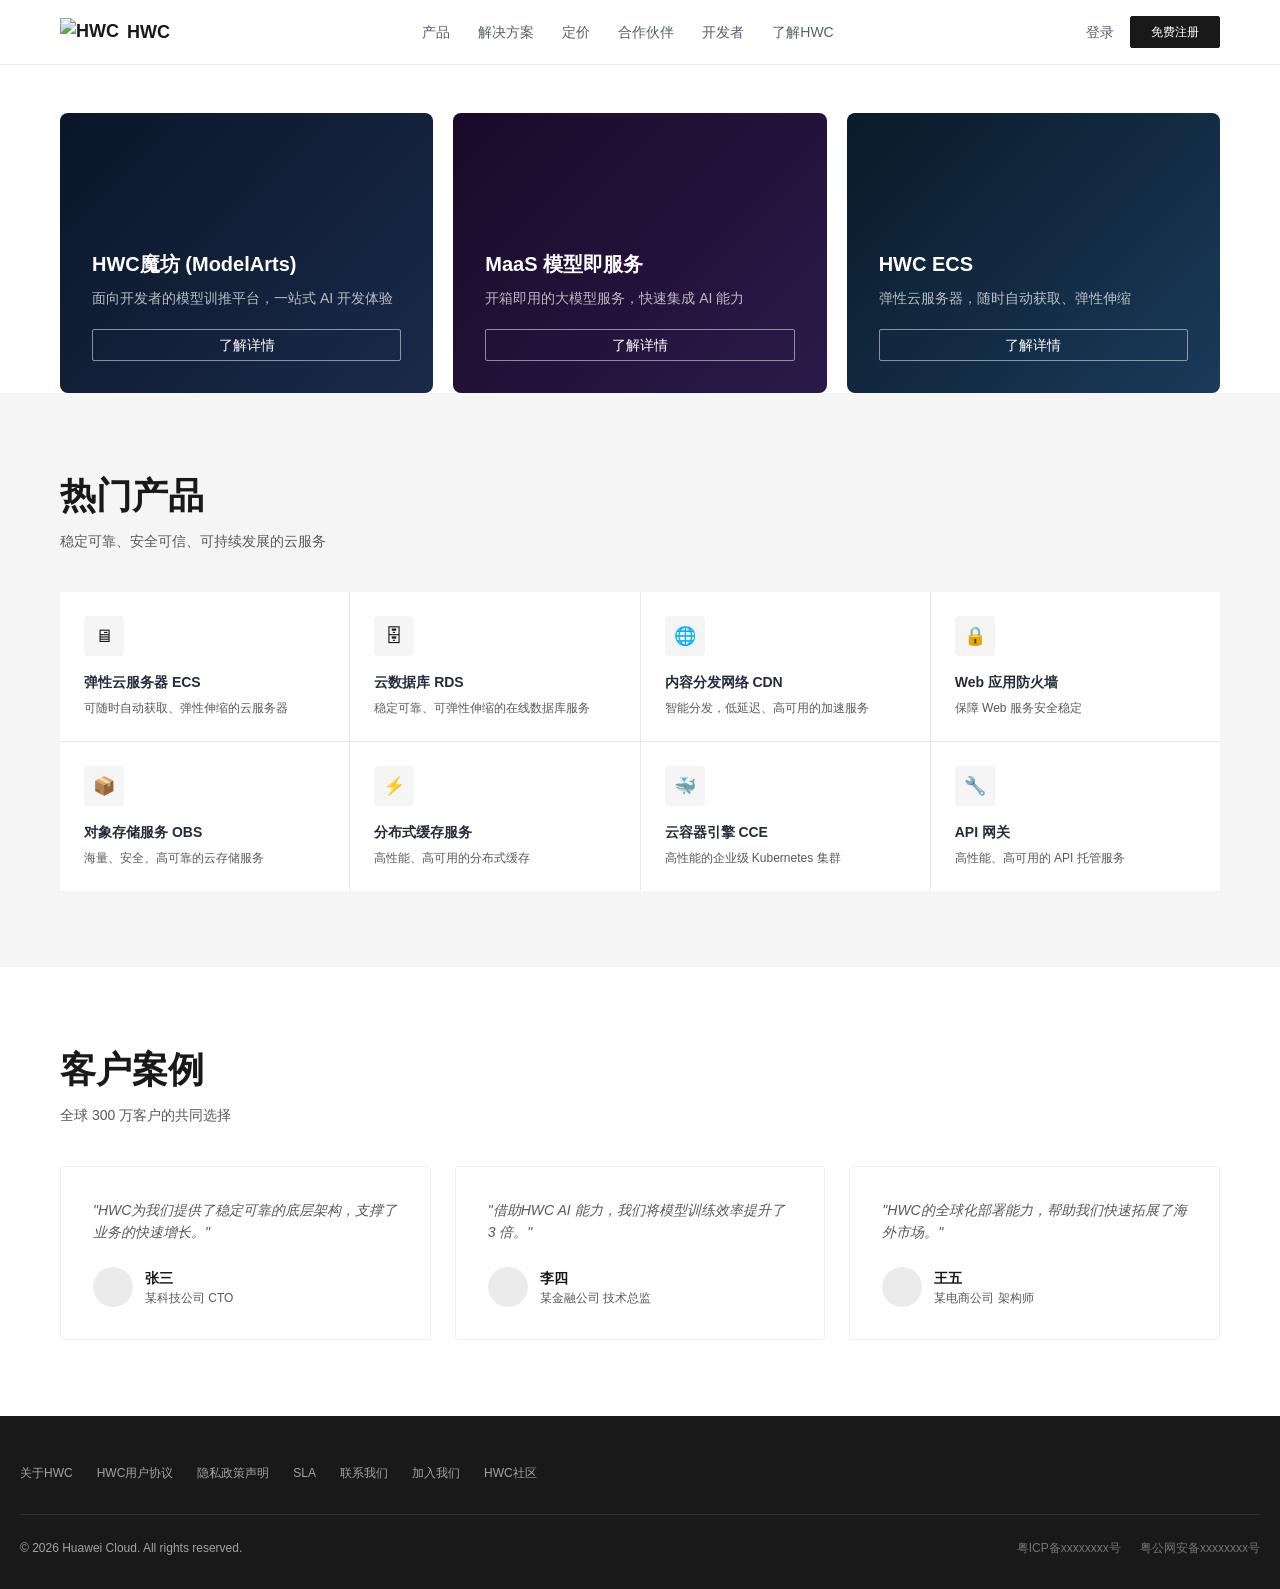
==== huawei-cloud-web-ui/references/examples/homepage-main.html @ 293e8b86 "Add huawei-cloud-web-ui skill" ====
<!DOCTYPE html>
<html lang="zh-CN">
<head>
  <meta charset="UTF-8">
  <meta name="viewport" content="width=device-width, initial-scale=1.0">
  <title>HWC - 示例页面</title>

  <!-- 设计 Token -->
  <link rel="stylesheet" href="https://portal.hc-cdn.com/cnpm-baseui/3.0.6/theme-token.css">

  <style>
    /* ========== 基础 ========== */
    *, *::before, *::after { box-sizing: border-box; margin: 0; padding: 0; }
    body {
      font-family: -apple-system, HuaweiSans, Helvetica Neue, Helvetica, Arial,
                   PingFang SC, Hiragino Sans GB, STHeiti, Microsoft YaHei, sans-serif;
      color: var(--por-color-text-primary, #191919);
      background: #fff;
      line-height: 1.5;
      -webkit-font-smoothing: antialiased;
    }
    a { text-decoration: none; color: inherit; }

    /* ========== 容器 ========== */
    .por-container {
      max-width: 1280px;
      margin: 0 auto;
      padding: 0 20px;
    }
    @media (max-width: 1439px) { .por-container { max-width: 1200px; } }
    @media (max-width: 767px) { .por-container { padding: 0 15px; } }

    /* ========== 页头 ========== */
    #header {
      position: sticky;
      top: 0;
      z-index: 1030;
      background: #fff;
      border-bottom: 1px solid rgba(0,0,0,0.08);
    }
    .header-inner {
      display: flex;
      align-items: center;
      justify-content: space-between;
      height: 64px;
    }
    .header-logo {
      display: flex;
      align-items: center;
      gap: 8px;
      font-size: 18px;
      font-weight: bold;
      color: #191919;
    }
    .header-logo img { height: 28px; }
    .header-nav { display: flex; gap: 28px; }
    .header-nav a {
      font-size: 14px;
      color: #575D6C;
      transition: color 0.2s;
    }
    .header-nav a:hover { color: #C7000B; }
    .header-actions { display: flex; align-items: center; gap: 16px; }

    /* ========== Hero 产品卡片 ========== */
    .hero-section { padding: 48px 0 0; }
    .hero-grid {
      display: grid;
      grid-template-columns: repeat(3, 1fr);
      gap: 20px;
    }
    @media (max-width: 768px) { .hero-grid { grid-template-columns: 1fr; } }

    .hero-card {
      border-radius: 8px;
      overflow: hidden;
      background: linear-gradient(135deg, #0a1628 0%, #1a2a4a 100%);
      color: #fff;
      padding: 32px;
      min-height: 280px;
      display: flex;
      flex-direction: column;
      justify-content: flex-end;
      transition: transform 0.2s;
    }
    .hero-card:hover { transform: translateY(-4px); }
    .hero-card h3 {
      font-size: 20px;
      font-weight: 700;
      margin-bottom: 8px;
    }
    .hero-card p {
      font-size: 14px;
      color: rgba(255,255,255,0.7);
      line-height: 22px;
      margin-bottom: 20px;
    }

    /* ========== 按钮 ========== */
    .btn {
      display: inline-block;
      font-weight: 400;
      text-align: center;
      white-space: nowrap;
      transition: all 0.2s;
      height: 32px;
      font-size: 14px;
      line-height: 30px;
      padding: 0 24px;
      border-radius: 2px;
      cursor: pointer;
      border: 1px solid transparent;
    }
    .btn-secondary {
      background: transparent;
      border-color: rgba(255,255,255,0.5);
      color: #fff;
    }
    .btn-secondary:hover {
      background: #fff;
      color: #191919;
      border-color: #fff;
    }
    .btn-primary {
      background: #191919;
      border-color: #191919;
      color: #fff;
    }
    .btn-primary:hover {
      background: #595959;
      border-color: #595959;
    }

    /* ========== Section ========== */
    .por-section { padding: 76px 0; }
    .section-gray { background: #F5F5F5; }
    .section-header {
      margin-bottom: 40px;
    }
    .section-title {
      font-size: 36px;
      font-weight: 700;
      color: #191919;
      margin-bottom: 8px;
    }
    .section-subtitle {
      font-size: 14px;
      color: #595959;
    }

    /* ========== 产品网格卡片 ========== */
    .product-grid {
      display: grid;
      grid-template-columns: repeat(4, 1fr);
      gap: 1px;
      background: rgba(0,0,0,0.05);
    }
    @media (max-width: 1024px) { .product-grid { grid-template-columns: repeat(2, 1fr); } }
    @media (max-width: 768px) { .product-grid { grid-template-columns: 1fr; } }

    .product-card {
      background: #fff;
      padding: 24px;
      transition: box-shadow 0.2s;
    }
    .product-card:hover {
      box-shadow: 0 2px 12px rgba(0,0,0,0.08);
      z-index: 1;
      position: relative;
    }
    .product-card .card-icon {
      width: 40px;
      height: 40px;
      margin-bottom: 16px;
      background: #F5F5F5;
      border-radius: 4px;
      display: flex;
      align-items: center;
      justify-content: center;
      font-size: 18px;
    }
    .product-card h4 {
      font-size: 14px;
      font-weight: 600;
      color: #252B3A;
      margin-bottom: 6px;
    }
    .product-card:hover h4 { color: #C7000B; }
    .product-card p {
      font-size: 12px;
      color: #595959;
      line-height: 18px;
    }

    /* ========== 客户案例 ========== */
    .customer-grid {
      display: grid;
      grid-template-columns: repeat(3, 1fr);
      gap: 24px;
    }
    @media (max-width: 768px) { .customer-grid { grid-template-columns: 1fr; } }

    .customer-card {
      background: #fff;
      border-radius: 4px;
      padding: 32px;
      border: 1px solid rgba(0,0,0,0.05);
    }
    .customer-card .quote {
      font-size: 14px;
      color: #595959;
      line-height: 22px;
      margin-bottom: 24px;
      font-style: italic;
    }
    .customer-card .customer-info {
      display: flex;
      align-items: center;
      gap: 12px;
    }
    .customer-card .avatar {
      width: 40px;
      height: 40px;
      border-radius: 50%;
      background: #EBEBEB;
    }
    .customer-card .name {
      font-size: 14px;
      font-weight: 600;
      color: #191919;
    }
    .customer-card .role {
      font-size: 12px;
      color: #595959;
    }

    /* ========== 页脚 ========== */
    #footer {
      background: #191919;
      color: rgba(255,255,255,0.6);
      padding: 48px 0 32px;
      font-size: 12px;
    }
    .footer-inner { max-width: 1280px; margin: 0 auto; padding: 0 20px; }
    .footer-links {
      display: flex;
      flex-wrap: wrap;
      gap: 24px;
      padding-bottom: 32px;
      border-bottom: 1px solid rgba(255,255,255,0.1);
      margin-bottom: 24px;
    }
    .footer-links a { color: rgba(255,255,255,0.6); }
    .footer-links a:hover { color: #fff; }
    .footer-bottom {
      display: flex;
      justify-content: space-between;
    }
    .footer-bottom a { color: rgba(255,255,255,0.4); margin-left: 16px; }
    .footer-bottom a:hover { color: rgba(255,255,255,0.8); }

    /* ========== 响应式 ========== */
    @media (max-width: 768px) {
      .hero-grid { grid-template-columns: 1fr; }
      .hero-card { min-height: 200px; }
      .por-section { padding: 40px 0; }
      .section-title { font-size: 24px; }
      .header-nav { display: none; }
    }
  </style>
</head>
<body>

  <!-- ========== 页头 ========== -->
  <header id="header">
    <div class="por-container">
      <div class="header-inner">
        <a href="/" class="header-logo">
          <img src="https://www.huaweicloud.com/favicon.ico" alt="HWC">
          <span>HWC</span>
        </a>
        <nav class="header-nav">
          <a href="#">产品</a>
          <a href="#">解决方案</a>
          <a href="#">定价</a>
          <a href="#">合作伙伴</a>
          <a href="#">开发者</a>
          <a href="#">了解HWC</a>
        </nav>
        <div class="header-actions">
          <a href="#" style="font-size:14px; color:#575D6C;">登录</a>
          <a href="#" class="btn btn-primary" style="height:32px; font-size:12px; padding:0 20px;">免费注册</a>
        </div>
      </div>
    </div>
  </header>

  <!-- ========== Hero 产品展示 ========== -->
  <section class="hero-section">
    <div class="por-container">
      <div class="hero-grid">
        <div class="hero-card">
          <h3>HWC魔坊 (ModelArts)</h3>
          <p>面向开发者的模型训推平台，一站式 AI 开发体验</p>
          <a href="#" class="btn btn-secondary">了解详情</a>
        </div>
        <div class="hero-card" style="background: linear-gradient(135deg, #1a0a28 0%, #2a1a4a 100%);">
          <h3>MaaS 模型即服务</h3>
          <p>开箱即用的大模型服务，快速集成 AI 能力</p>
          <a href="#" class="btn btn-secondary">了解详情</a>
        </div>
        <div class="hero-card" style="background: linear-gradient(135deg, #0a1a28 0%, #1a3a5a 100%);">
          <h3>HWC ECS</h3>
          <p>弹性云服务器，随时自动获取、弹性伸缩</p>
          <a href="#" class="btn btn-secondary">了解详情</a>
        </div>
      </div>
    </div>
  </section>

  <!-- ========== 热门产品 ========== -->
  <div class="por-section section-gray">
    <div class="por-container">
      <div class="section-header">
        <h2 class="section-title">热门产品</h2>
        <p class="section-subtitle">稳定可靠、安全可信、可持续发展的云服务</p>
      </div>
      <div class="product-grid">
        <div class="product-card">
          <div class="card-icon">🖥</div>
          <h4>弹性云服务器 ECS</h4>
          <p>可随时自动获取、弹性伸缩的云服务器</p>
        </div>
        <div class="product-card">
          <div class="card-icon">🗄</div>
          <h4>云数据库 RDS</h4>
          <p>稳定可靠、可弹性伸缩的在线数据库服务</p>
        </div>
        <div class="product-card">
          <div class="card-icon">🌐</div>
          <h4>内容分发网络 CDN</h4>
          <p>智能分发，低延迟、高可用的加速服务</p>
        </div>
        <div class="product-card">
          <div class="card-icon">🔒</div>
          <h4>Web 应用防火墙</h4>
          <p>保障 Web 服务安全稳定</p>
        </div>
        <div class="product-card">
          <div class="card-icon">📦</div>
          <h4>对象存储服务 OBS</h4>
          <p>海量、安全、高可靠的云存储服务</p>
        </div>
        <div class="product-card">
          <div class="card-icon">⚡</div>
          <h4>分布式缓存服务</h4>
          <p>高性能、高可用的分布式缓存</p>
        </div>
        <div class="product-card">
          <div class="card-icon">🐳</div>
          <h4>云容器引擎 CCE</h4>
          <p>高性能的企业级 Kubernetes 集群</p>
        </div>
        <div class="product-card">
          <div class="card-icon">🔧</div>
          <h4>API 网关</h4>
          <p>高性能、高可用的 API 托管服务</p>
        </div>
      </div>
    </div>
  </div>

  <!-- ========== 客户案例 ========== -->
  <div class="por-section">
    <div class="por-container">
      <div class="section-header">
        <h2 class="section-title">客户案例</h2>
        <p class="section-subtitle">全球 300 万客户的共同选择</p>
      </div>
      <div class="customer-grid">
        <div class="customer-card">
          <div class="quote">"HWC为我们提供了稳定可靠的底层架构，支撑了业务的快速增长。"</div>
          <div class="customer-info">
            <div class="avatar"></div>
            <div>
              <div class="name">张三</div>
              <div class="role">某科技公司 CTO</div>
            </div>
          </div>
        </div>
        <div class="customer-card">
          <div class="quote">"借助HWC AI 能力，我们将模型训练效率提升了 3 倍。"</div>
          <div class="customer-info">
            <div class="avatar"></div>
            <div>
              <div class="name">李四</div>
              <div class="role">某金融公司 技术总监</div>
            </div>
          </div>
        </div>
        <div class="customer-card">
          <div class="quote">"HWC的全球化部署能力，帮助我们快速拓展了海外市场。"</div>
          <div class="customer-info">
            <div class="avatar"></div>
            <div>
              <div class="name">王五</div>
              <div class="role">某电商公司 架构师</div>
            </div>
          </div>
        </div>
      </div>
    </div>
  </div>

  <!-- ========== 页脚 ========== -->
  <footer id="footer">
    <div class="footer-inner">
      <div class="footer-links">
        <a href="#">关于HWC</a>
        <a href="#">HWC用户协议</a>
        <a href="#">隐私政策声明</a>
        <a href="#">SLA</a>
        <a href="#">联系我们</a>
        <a href="#">加入我们</a>
        <a href="#">HWC社区</a>
      </div>
      <div class="footer-bottom">
        <span>© 2026 Huawei Cloud. All rights reserved.</span>
        <div>
          <a href="#">粤ICP备xxxxxxxx号</a>
          <a href="#">粤公网安备xxxxxxxx号</a>
        </div>
      </div>
    </div>
  </footer>

</body>
</html>
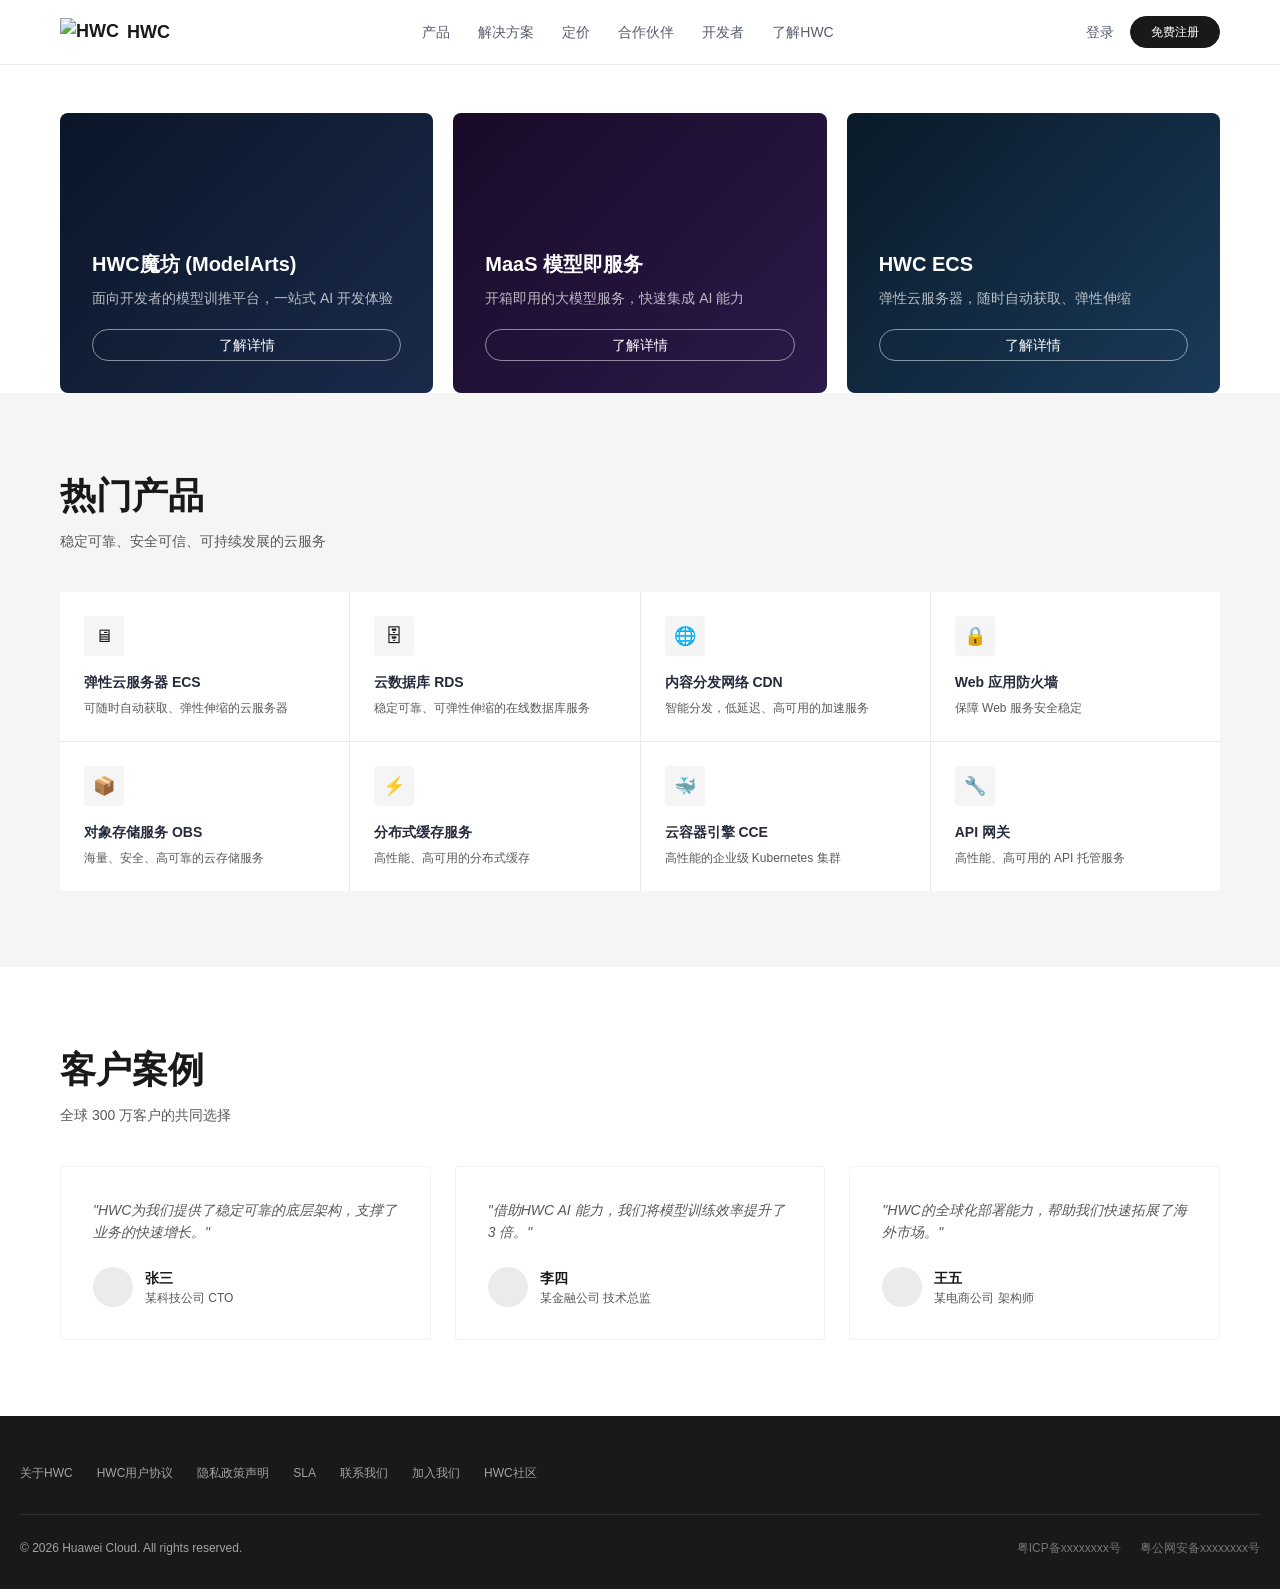
==== commit e6bfe260: "feat(web-ui): 按官网设计稿实测值校准设计规范 (v2.5.0) 数据来源：Cloud UI v1.0.0 PC 组件库（官网）设计源文件，解码 Kiwi 节点树 （18,289 节点 /" ====
--- a/huawei-cloud-web-ui/references/examples/homepage-main.html
+++ b/huawei-cloud-web-ui/references/examples/homepage-main.html
@@ -6,7 +6,7 @@
   <title>HWC - 示例页面</title>
 
   <!-- 设计 Token -->
-  <link rel="stylesheet" href="https://portal.hc-cdn.com/cnpm-baseui/3.0.6/theme-token.css">
+  <link rel="stylesheet" href="https://portal.hc-cdn.com/cnpm-baseui/3.0.17/theme-token.css">
 
   <style>
     /* ========== 基础 ========== */
@@ -107,7 +107,7 @@
       font-size: 14px;
       line-height: 30px;
       padding: 0 24px;
-      border-radius: 2px;
+      border-radius: 24px;
       cursor: pointer;
       border: 1px solid transparent;
     }
@@ -271,7 +271,9 @@
 </head>
 <body>
 
-  <!-- ========== 页头 ========== -->
+  <!-- ========== 页头（简化静态示例）==========
+       主站(huaweicloud.com)真实页头由官方组件 cpage-pep-header-and-footer-china 渲染；
+       开发者站页面请改用公共页头 <hd-header>（见 references/components/navigation.md）。 -->
   <header id="header">
     <div class="por-container">
       <div class="header-inner">
